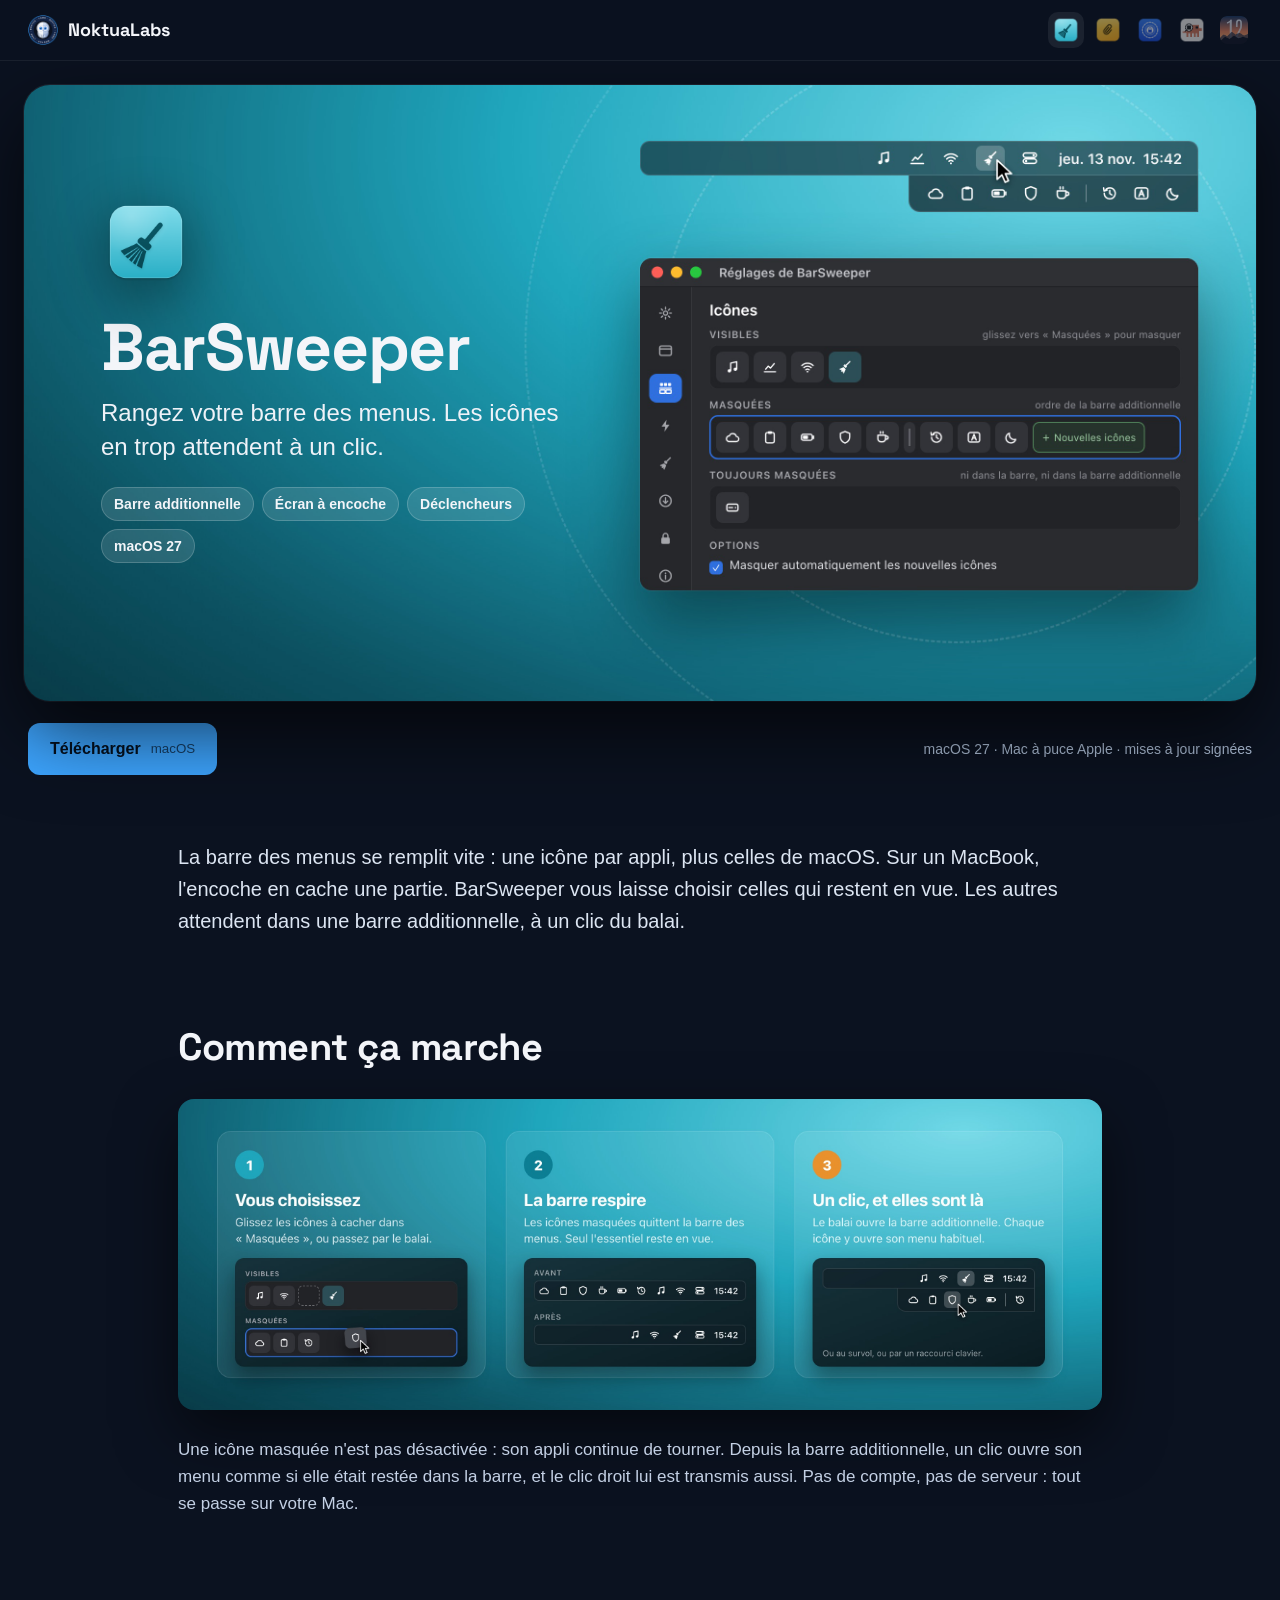
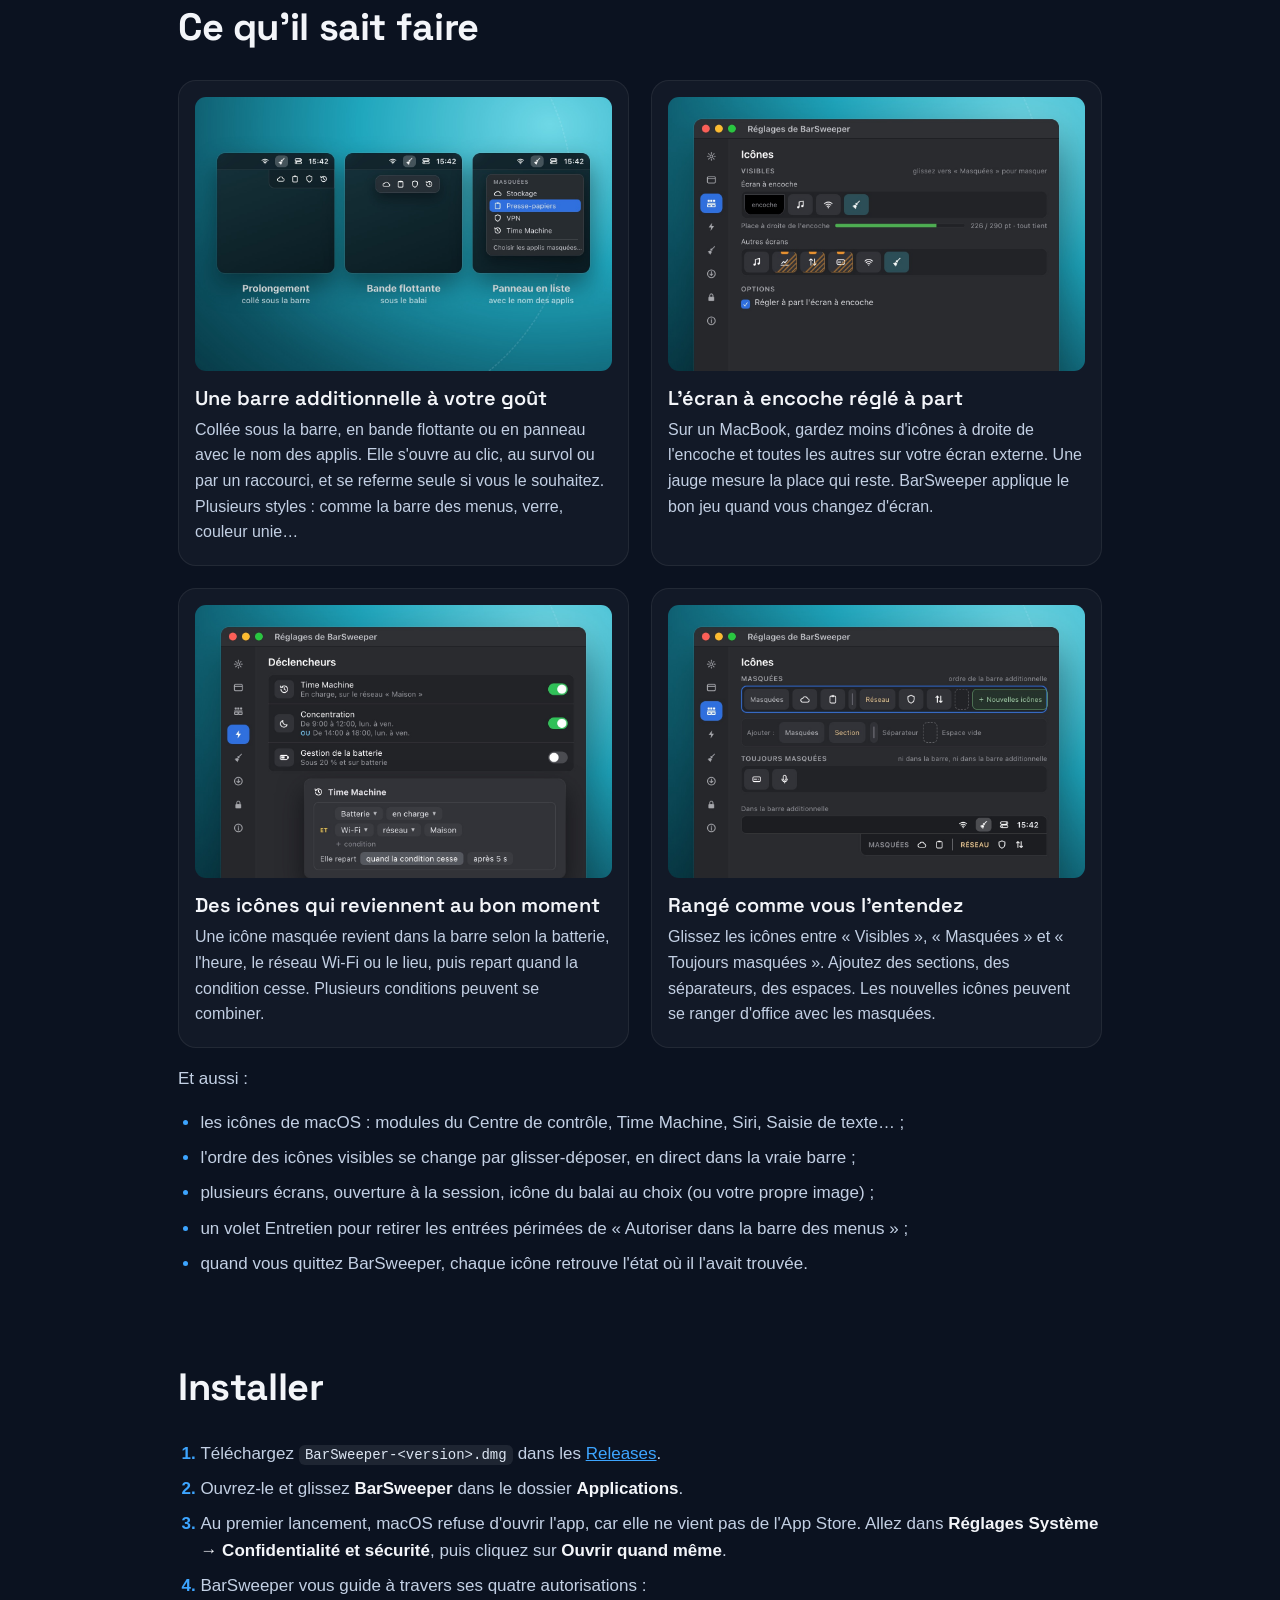
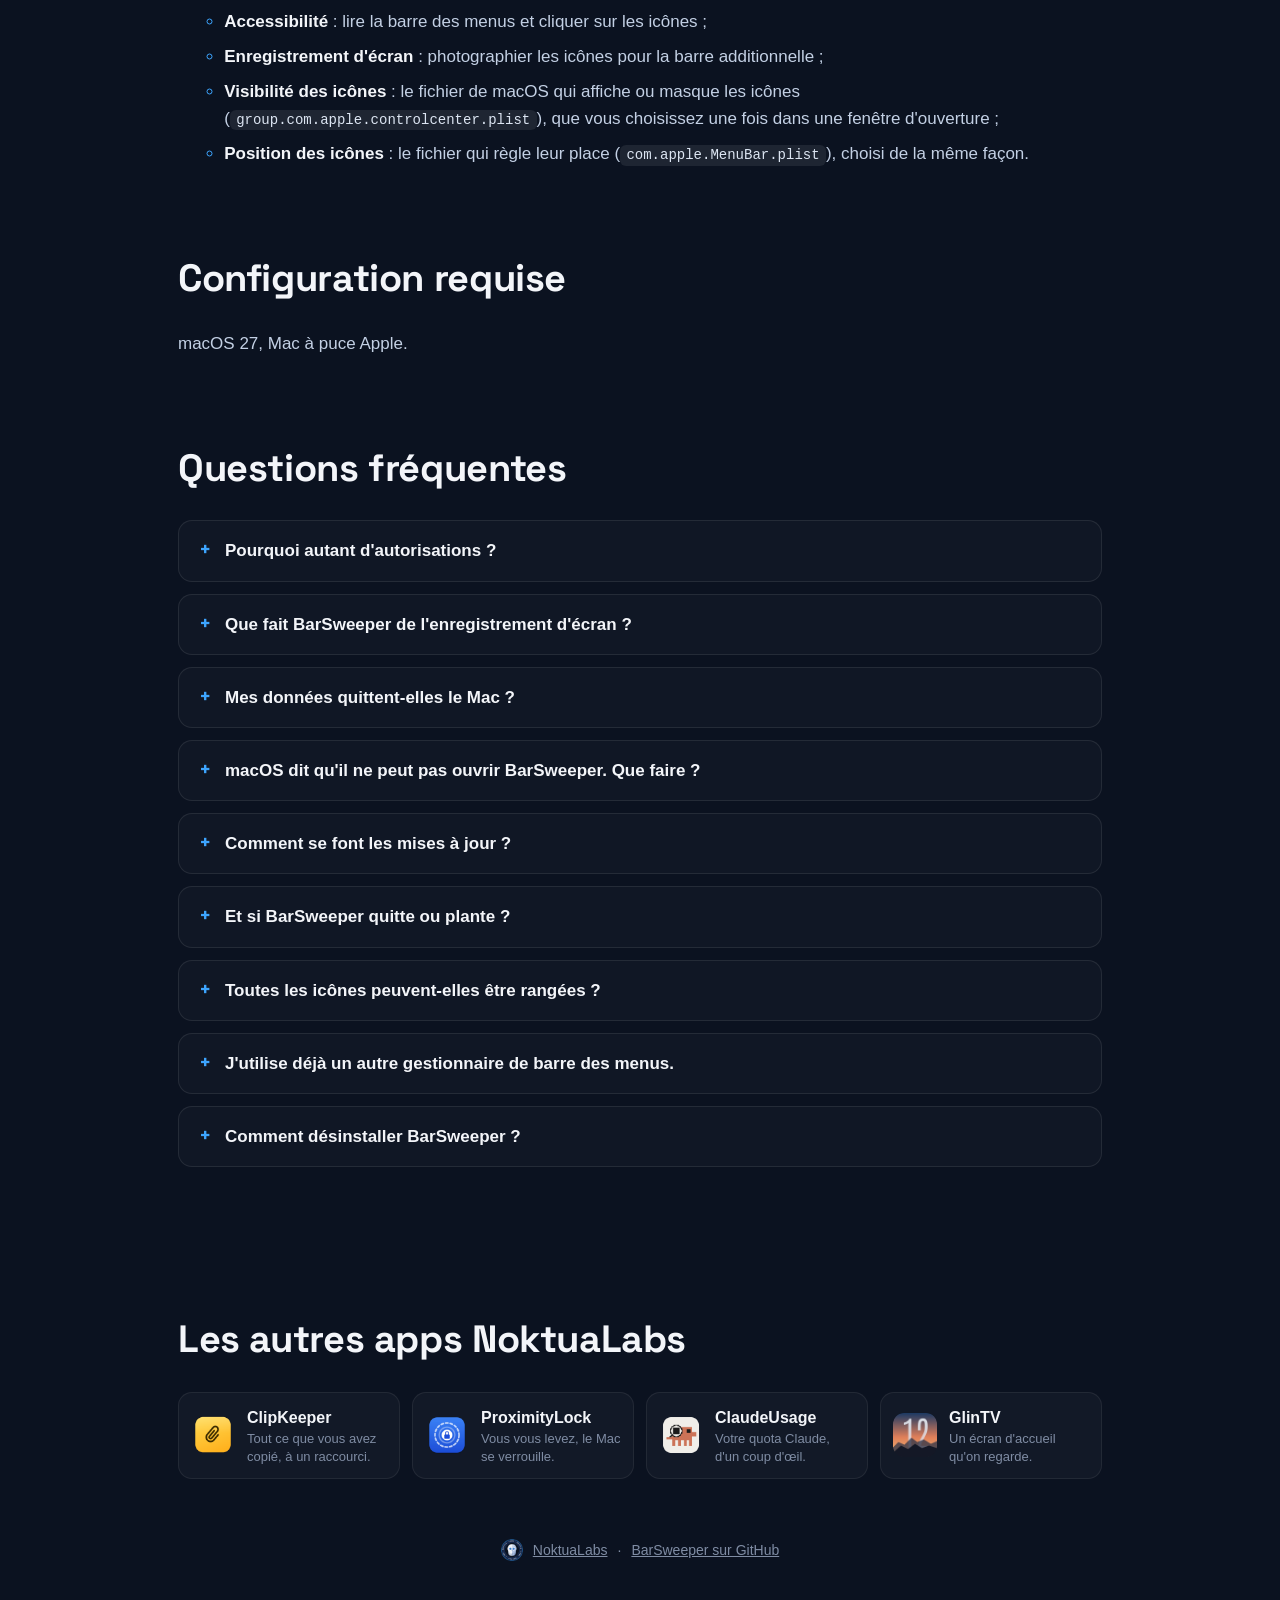
==== barsweeper/index.html @ acd1e506 "Une page par app, liée depuis l'accueil et listée dans le sitemap Co-Authored-By: Claude Opus 5.5 <n" ====
<!doctype html>
<html lang="fr">
<head>
<meta charset="utf-8">
<meta name="viewport" content="width=device-width,initial-scale=1">
<title>BarSweeper — rangez les icônes de la barre des menus du Mac | NoktuaLabs</title>
<meta name="description" content="Rangez votre barre des menus. Les icônes en trop attendent à un clic. macOS 27 · Mac à puce Apple · mises à jour signées.">
<link rel="canonical" href="https://noktualabs.github.io/barsweeper/">
<link rel="icon" type="image/png" href="../assets/badge.png">
<meta property="og:type" content="website">
<meta property="og:site_name" content="NoktuaLabs">
<meta property="og:locale" content="fr_FR">
<meta property="og:url" content="https://noktualabs.github.io/barsweeper/">
<meta property="og:title" content="BarSweeper — rangez les icônes de la barre des menus du Mac">
<meta property="og:description" content="Rangez votre barre des menus. Les icônes en trop attendent à un clic. macOS 27 · Mac à puce Apple · mises à jour signées.">
<meta property="og:image" content="https://noktualabs.github.io/barsweeper/images/apercu.jpg">
<meta property="og:image:width" content="1200">
<meta property="og:image:height" content="600">
<meta name="twitter:card" content="summary_large_image">
<meta name="twitter:title" content="BarSweeper — rangez les icônes de la barre des menus du Mac">
<meta name="twitter:description" content="Rangez votre barre des menus. Les icônes en trop attendent à un clic. macOS 27 · Mac à puce Apple · mises à jour signées.">
<meta name="twitter:image" content="https://noktualabs.github.io/barsweeper/images/apercu.jpg">
<link rel="stylesheet" href="../assets/app.css">
</head>
<body>
<nav class="nav"><a class="marque" href="../"><img src="../assets/badge.png" alt="">NoktuaLabs</a><div class="apps"><a href="../barsweeper/" class="ici" title="BarSweeper"><img src="../assets/ic-barsweeper.png" alt="BarSweeper"></a><a href="../clipkeeper/" title="ClipKeeper"><img src="../assets/ic-clipkeeper.png" alt="ClipKeeper"></a><a href="../proximitylock/" title="ProximityLock"><img src="../assets/ic-proximitylock.png" alt="ProximityLock"></a><a href="../claudeusage/" title="ClaudeUsage"><img src="../assets/ic-claudeusage.png" alt="ClaudeUsage"></a><a href="../glintv/" title="GlinTV"><img src="../assets/ic-glintv.png" alt="GlinTV"></a></div></nav>

<header class="tete">
  <div class="cadre" style="--fond:url(../barsweeper/images/hero-ecran.jpg)">
    <div class="bloc">
      <img class="icone" src="../assets/ic-barsweeper.png" alt="">
      <h1>BarSweeper</h1>
      <p class="accroche">Rangez votre barre des menus. Les icônes en trop attendent à un clic.</p>
      <div class="puces"><span>Barre additionnelle</span><span>Écran à encoche</span><span>Déclencheurs</span><span>macOS 27</span></div>
    </div>
  </div>
  <div class="sous"><div class="actions"><a class="dl" href="https://github.com/NoktuaLabs/BarSweeper-releases/releases/latest">Télécharger <small>macOS</small></a></div><p class="exigences">macOS 27 · Mac à puce Apple · mises à jour signées</p></div>
  
</header>

<main>
<p class="intro">La barre des menus se remplit vite : une icône par appli, plus celles de macOS. Sur un MacBook, l'encoche en cache une partie. BarSweeper vous laisse choisir celles qui restent en vue. Les autres attendent dans une barre additionnelle, à un clic du balai.</p>
<h2 id="comment-ca-marche">Comment ça marche</h2>
<img class="etapes" loading="lazy" src="images/etapes.jpg" alt="1. Vous choisissez. 2. La barre respire. 3. Un clic, et elles sont là.">
<p>Une icône masquée n'est pas désactivée : son appli continue de tourner. Depuis la barre additionnelle, un clic ouvre son menu comme si elle était restée dans la barre, et le clic droit lui est transmis aussi. Pas de compte, pas de serveur : tout se passe sur votre Mac.</p>
<h2 id="ce-qu-il-sait-faire">Ce qu&#x27;il sait faire</h2>
<div class="atouts"><div class="atout"><img loading="lazy" src="images/atout-formes.jpg" alt="Trois formes de barre additionnelle"><br><b>Une barre additionnelle à votre goût</b><br>Collée sous la barre, en bande flottante ou en panneau avec le nom des applis. Elle s'ouvre au clic, au survol ou par un raccourci, et se referme seule si vous le souhaitez. Plusieurs styles : comme la barre des menus, verre, couleur unie…</div><div class="atout"><img loading="lazy" src="images/atout-encoche.jpg" alt="Volet Icônes avec l'écran à encoche réglé à part"><br><b>L'écran à encoche réglé à part</b><br>Sur un MacBook, gardez moins d'icônes à droite de l'encoche et toutes les autres sur votre écran externe. Une jauge mesure la place qui reste. BarSweeper applique le bon jeu quand vous changez d'écran.</div><div class="atout"><img loading="lazy" src="images/atout-declencheurs.jpg" alt="Volet Déclencheurs"><br><b>Des icônes qui reviennent au bon moment</b><br>Une icône masquée revient dans la barre selon la batterie, l'heure, le réseau Wi-Fi ou le lieu, puis repart quand la condition cesse. Plusieurs conditions peuvent se combiner.</div><div class="atout"><img loading="lazy" src="images/atout-rangement.jpg" alt="Volet Icônes : sections, séparateurs, nouvelles icônes"><br><b>Rangé comme vous l'entendez</b><br>Glissez les icônes entre « Visibles », « Masquées » et « Toujours masquées ». Ajoutez des sections, des séparateurs, des espaces. Les nouvelles icônes peuvent se ranger d'office avec les masquées.</div></div>
<p>Et aussi :</p>
<ul><li>les icônes de macOS : modules du Centre de contrôle, Time Machine, Siri, Saisie de texte… ;</li><li>l'ordre des icônes visibles se change par glisser-déposer, en direct dans la vraie barre ;</li><li>plusieurs écrans, ouverture à la session, icône du balai au choix (ou votre propre image) ;</li><li>un volet Entretien pour retirer les entrées périmées de « Autoriser dans la barre des menus » ;</li><li>quand vous quittez BarSweeper, chaque icône retrouve l'état où il l'avait trouvée.</li></ul>
<h2 id="installer">Installer</h2>
<ol><li>Téléchargez <code>BarSweeper-&lt;version&gt;.dmg</code> dans les <a href="https://github.com/NoktuaLabs/BarSweeper-releases/releases/latest">Releases</a>.</li><li>Ouvrez-le et glissez <b>BarSweeper</b> dans le dossier <b>Applications</b>.</li><li>Au premier lancement, macOS refuse d'ouvrir l'app, car elle ne vient pas de l'App Store. Allez dans <b>Réglages Système → Confidentialité et sécurité</b>, puis cliquez sur <b>Ouvrir quand même</b>.</li><li>BarSweeper vous guide à travers ses quatre autorisations :<ul><li><b>Accessibilité</b> : lire la barre des menus et cliquer sur les icônes ;</li><li><b>Enregistrement d'écran</b> : photographier les icônes pour la barre additionnelle ;</li><li><b>Visibilité des icônes</b> : le fichier de macOS qui affiche ou masque les icônes (<code>group.com.apple.controlcenter.plist</code>), que vous choisissez une fois dans une fenêtre d'ouverture ;</li><li><b>Position des icônes</b> : le fichier qui règle leur place (<code>com.apple.MenuBar.plist</code>), choisi de la même façon.</li></ul></li></ol>
<h2 id="configuration-requise">Configuration requise</h2>
<p>macOS 27, Mac à puce Apple.</p>
<h2 id="questions-frequentes">Questions fréquentes</h2>
<details>
<summary><b>Pourquoi autant d'autorisations ?</b></summary>
<p>Chacune sert une seule chose. L'<b>Accessibilité</b> permet de lire la barre des menus et de cliquer sur une icône quand vous l'ouvrez depuis la barre additionnelle. L'<b>Enregistrement d'écran</b> sert à photographier les icônes : une icône masquée n'est plus dessinée nulle part, BarSweeper garde donc son image pour l'afficher dans la barre additionnelle. Les <b>deux fichiers</b> sont ceux où macOS range lui-même la visibilité et la position des icônes : macOS les protège, et seul votre choix explicite, dans une fenêtre d'ouverture, en donne l'accès. BarSweeper fait une sauvegarde de ces fichiers avant d'y écrire la première fois.</p>
<p>Une cinquième autorisation, <b>Localisation</b>, n'est demandée que si vous créez un déclencheur sur le nom d'un réseau Wi-Fi ou sur un lieu. </p>
</details>
<details>
<summary><b>Que fait BarSweeper de l'enregistrement d'écran ?</b></summary>
<p>Il photographie la barre des menus, et seulement elle : juste avant de masquer une icône, et pour rafraîchir l'image d'une icône visible quand vous ouvrez le volet Icônes. Les images restent sur votre Mac, dans le dossier de l'app ; rien n'est envoyé. Pendant ces quelques secondes, macOS affiche son point violet d'enregistrement : c'est normal.</p>
<p>Pendant l'assistant, macOS peut demander une seconde confirmation pour cette capture. BarSweeper la déclenche exprès à ce moment-là, pour qu'elle ne tombe pas au milieu de votre premier rangement. </p>
</details>
<details>
<summary><b>Mes données quittent-elles le Mac ?</b></summary>
<p>Non. Vos réglages, les images des icônes et, si vous utilisez des déclencheurs, votre position restent sur votre Mac. La seule connexion est la recherche de mises à jour, qui interroge GitHub sans compte ni identifiant. </p>
</details>
<details>
<summary><b>macOS dit qu'il ne peut pas ouvrir BarSweeper. Que faire ?</b></summary>
<p>C'est attendu : BarSweeper n'est pas distribué par l'App Store. Allez dans <b>Réglages Système → Confidentialité et sécurité</b> : un message y mentionne BarSweeper, avec un bouton <b>Ouvrir quand même</b>. Cliquez dessus, puis confirmez. Vous n'aurez à le faire qu'une fois. </p>
</details>
<details>
<summary><b>Comment se font les mises à jour ?</b></summary>
<p>BarSweeper vérifie s'il existe une nouvelle version : à chaque lancement, chaque jour (par défaut), chaque semaine ou seulement quand vous le demandez (<b>Réglages › Mises à jour</b>). Il vous montre la note de version et n'installe rien sans votre accord, sauf si vous avez coché l'installation automatique.</p>
<p>Avant d'installer, il vérifie que la nouvelle version porte la même signature que celle qui tourne et le numéro annoncé. Sinon, il refuse. Pendant le remplacement, vos icônes masquées reviennent dans la barre, puis la nouvelle version les range de nouveau. </p>
</details>
<details>
<summary><b>Et si BarSweeper quitte ou plante ?</b></summary>
<p>À la sortie, chaque icône retrouve l'état où BarSweeper l'avait trouvée : rien ne reste caché par erreur. Après un plantage ou un « Forcer à quitter », BarSweeper remet les icônes en place et vous propose de le relancer.</p>
<p>Il arrive que macOS cesse d'appliquer les changements de la barre des menus, même depuis Réglages Système. BarSweeper le détecte et vous propose de relancer la barre des menus ; rien n'est relancé sans votre accord. </p>
</details>
<details>
<summary><b>Toutes les icônes peuvent-elles être rangées ?</b></summary>
<p>Presque toutes. Certaines icônes de macOS ne peuvent pas être gérées : c'est une limitation de macOS lui-même, pas un réglage de BarSweeper. </p>
</details>
<details>
<summary><b>J'utilise déjà un autre gestionnaire de barre des menus.</b></summary>
<p>BarSweeper ne bloque rien et ne vous avertit pas. Mais deux outils qui rangent la même barre se marchent dessus : mieux vaut n'en garder qu'un. </p>
</details>
<details>
<summary><b>Comment désinstaller BarSweeper ?</b></summary>
<p>Quittez-le depuis son menu : vos icônes reviennent dans la barre. Celles que vous avez placées dans « Toujours masquées » restent coupées ; vous pouvez les rallumer dans <b>Réglages Système → Barre des menus</b>. Glissez ensuite BarSweeper à la Corbeille. </p>
</details>

</main>

<section class="autres"><h2>Les autres apps NoktuaLabs</h2><div class="liste"><a href="../clipkeeper/"><img src="../assets/ic-clipkeeper.png" alt=""><div><b>ClipKeeper</b><span>Tout ce que vous avez copié, à un raccourci.</span></div></a><a href="../proximitylock/"><img src="../assets/ic-proximitylock.png" alt=""><div><b>ProximityLock</b><span>Vous vous levez, le Mac se verrouille.</span></div></a><a href="../claudeusage/"><img src="../assets/ic-claudeusage.png" alt=""><div><b>ClaudeUsage</b><span>Votre quota Claude, d'un coup d'œil.</span></div></a><a href="../glintv/"><img src="../assets/ic-glintv.png" alt=""><div><b>GlinTV</b><span>Un écran d'accueil qu'on regarde.</span></div></a></div></section>

<footer><img src="../assets/badge.png" alt=""><a href="../">NoktuaLabs</a> · <a href="https://github.com/NoktuaLabs/BarSweeper-releases">BarSweeper sur GitHub</a></footer>
</body>
</html>
---- assets/app.css ----
/* Pages des apps : même univers que l'accueil (nuit, bleu, Space Grotesk). */
@font-face{font-family:"Space Grotesk";src:url(SpaceGrotesk-Variable.ttf) format("truetype");font-weight:300 700}
:root{--nuit:#0B1220;--nuit2:#13234A;--bleu:#3DA5FF;--blanc:#F3F5F9;--gris:#8FB8E0;--texte:#C3D0E4;--sourd:#7F8CA3;
  --sys:-apple-system,BlinkMacSystemFont,"SF Pro Text","Helvetica Neue",sans-serif}
*{box-sizing:border-box}
html{scroll-behavior:smooth}
body{margin:0;background:var(--nuit);color:var(--blanc);font-family:var(--sys);-webkit-font-smoothing:antialiased;line-height:1.6}
h1,h2,h3,.marque{font-family:"Space Grotesk",var(--sys)}
a{color:var(--bleu)}
img{max-width:100%}

/* ---------- barre du haut ---------- */
.nav{position:sticky;top:0;z-index:5;display:flex;align-items:center;gap:18px;padding:12px 28px;background:#0B1220d9;backdrop-filter:blur(16px);border-bottom:1px solid #ffffff10}
.nav .marque{display:flex;align-items:center;gap:10px;color:var(--blanc);text-decoration:none;font-weight:700;font-size:18px;margin-right:auto}
.nav .marque img{width:30px;height:30px}
.nav .apps{display:flex;gap:6px}
.nav .apps a{display:block;padding:4px;border-radius:10px;opacity:.55;transition:.2s}
.nav .apps a:hover,.nav .apps a.ici{opacity:1;background:#ffffff12}
.nav .apps img{width:28px;height:28px;border-radius:7px;display:block}

/* ---------- en-tête ----------
   Le visuel (2:1) est le bandeau de l'app sans son texte : le texte est posé
   par-dessus, à la place qu'il occupait, et reste lisible pour Google. */
.tete{max-width:1280px;margin:24px auto 0;padding:0 24px}
.tete .cadre{position:relative;aspect-ratio:2/1;border-radius:26px;overflow:hidden;background:var(--fond) center/cover no-repeat;box-shadow:0 30px 80px #000a,0 0 0 1px #ffffff14;display:flex;align-items:center}
.tete .bloc{margin-left:6.25%;width:38%}
.tete .icone{width:clamp(64px,7vw,96px);height:auto;border-radius:22%;filter:drop-shadow(0 14px 30px #0007)}
.tete h1{font-size:clamp(40px,5.2vw,66px);line-height:1;letter-spacing:-.02em;margin:.3em 0 .25em}
.tete .accroche{font-size:clamp(17px,1.9vw,24px);line-height:1.38;color:#EEF2F8;margin:0 0 1em;font-weight:500}
.puces{display:flex;gap:8px;flex-wrap:wrap;margin:0 0 1.6em}
.puces span{font-size:14px;font-weight:600;padding:5px 12px;border-radius:999px;background:#ffffff1f;border:1px solid #ffffff2e}
.sous{display:flex;gap:14px 26px;flex-wrap:wrap;align-items:center;justify-content:space-between;margin:22px 4px 0}
.actions{display:flex;gap:12px;flex-wrap:wrap;align-items:center}
.dl{display:inline-flex;align-items:center;gap:10px;padding:13px 22px;border-radius:12px;background:var(--bleu);color:#04101F;text-decoration:none;font-weight:700;font-size:16px;transition:.2s}
.dl:hover{background:#6CBBFF;transform:translateY(-2px)}
.dl small{font-weight:500;opacity:.7}
.dl.sec{background:#ffffff14;color:var(--blanc);border:1px solid #ffffff2a}
.dl.sec:hover{background:#ffffff24}
.exigences{color:#AFC0D8;font-size:14px;margin:0}
.code{margin:18px 4px 0;font-size:15px;color:#DCE5F2;background:#ffffff0a;border:1px solid #ffffff1f;border-radius:12px;padding:10px 14px;display:inline-block}
.code b{color:var(--blanc);font-size:17px;letter-spacing:.06em}
/* Écran étroit : le bloc texte passe au-dessus, le visuel garde ses proportions. */
@media (max-width:1000px){
  .tete .cadre{flex-direction:column;align-items:stretch;aspect-ratio:auto;background:linear-gradient(180deg,var(--nuit2),var(--nuit))}
  .tete .bloc{width:auto;margin:0;padding:36px 28px 24px}
  .tete .cadre::after{content:"";display:block;aspect-ratio:2/1;background:var(--fond) center/cover no-repeat}
}

/* ---------- contenu ---------- */
main{max-width:980px;margin:0 auto;padding:10px 28px 40px}
main>p,main li{color:var(--texte);font-size:17px}
main>p.intro{font-size:20px;color:#DCE5F2;margin-top:56px}
h2{font-size:clamp(28px,3.4vw,38px);letter-spacing:-.01em;margin:80px 0 22px;scroll-margin-top:80px}
main b,main strong{color:var(--blanc)}
code{font:14px ui-monospace,SFMono-Regular,Menlo,monospace;background:#ffffff14;padding:.15em .45em;border-radius:6px;color:#DCE5F2;overflow-wrap:anywhere}
.etapes{border-radius:16px;box-shadow:0 24px 60px #0008;display:block;margin:0 auto 26px}
.atouts{display:grid;grid-template-columns:1fr 1fr;gap:22px}
.atout{background:#ffffff08;border:1px solid #ffffff12;border-radius:18px;padding:16px 16px 20px;color:var(--texte);font-size:16px}
.atout img{display:block;width:100%;border-radius:11px;margin-bottom:14px}
.atout b:first-of-type{display:block;font:600 20px/1.3 "Space Grotesk",var(--sys);margin-bottom:6px}
.atout br{display:none}
ol,ul{padding-left:1.4em}
li{margin:8px 0}
li::marker{color:var(--bleu);font-weight:700}
details{border:1px solid #ffffff16;border-radius:14px;background:#ffffff06;margin:0 0 12px;padding:0 20px}
details[open]{background:#ffffff0a}
summary{cursor:pointer;padding:16px 0;font-weight:600;font-size:17px;list-style:none;display:flex;gap:12px;align-items:baseline}
summary::-webkit-details-marker{display:none}
summary::before{content:"+";color:var(--bleu);font:700 20px/1 "Space Grotesk";width:14px;flex:none}
details[open] summary::before{content:"–"}
details>:not(summary){color:var(--texte);font-size:16px}
details>:last-child{margin-bottom:18px}
.mention{color:var(--sourd);font-size:14px;margin-top:40px}

/* ---------- pied ---------- */
.autres{max-width:980px;margin:90px auto 0;padding:0 28px}
.autres h2{margin-top:0}
.autres .liste{display:grid;grid-template-columns:repeat(auto-fit,minmax(200px,1fr));gap:12px}
.autres a{display:flex;align-items:center;gap:12px;padding:12px;border-radius:14px;background:#ffffff08;border:1px solid #ffffff12;text-decoration:none;color:var(--blanc);transition:.2s}
.autres a:hover{background:#ffffff14;transform:translateY(-2px)}
.autres img{width:44px;height:44px;border-radius:11px}
.autres span{display:block;font-size:13px;color:var(--sourd);line-height:1.35}
footer{display:flex;align-items:center;justify-content:center;gap:10px;padding:60px 20px 50px;color:var(--sourd);font-size:14px}
footer img{width:22px;height:22px}
footer a{color:inherit}
@media (max-width:700px){.atouts{grid-template-columns:1fr}.nav{padding:10px 16px}.nav .apps{display:none}main{padding:0 20px}}
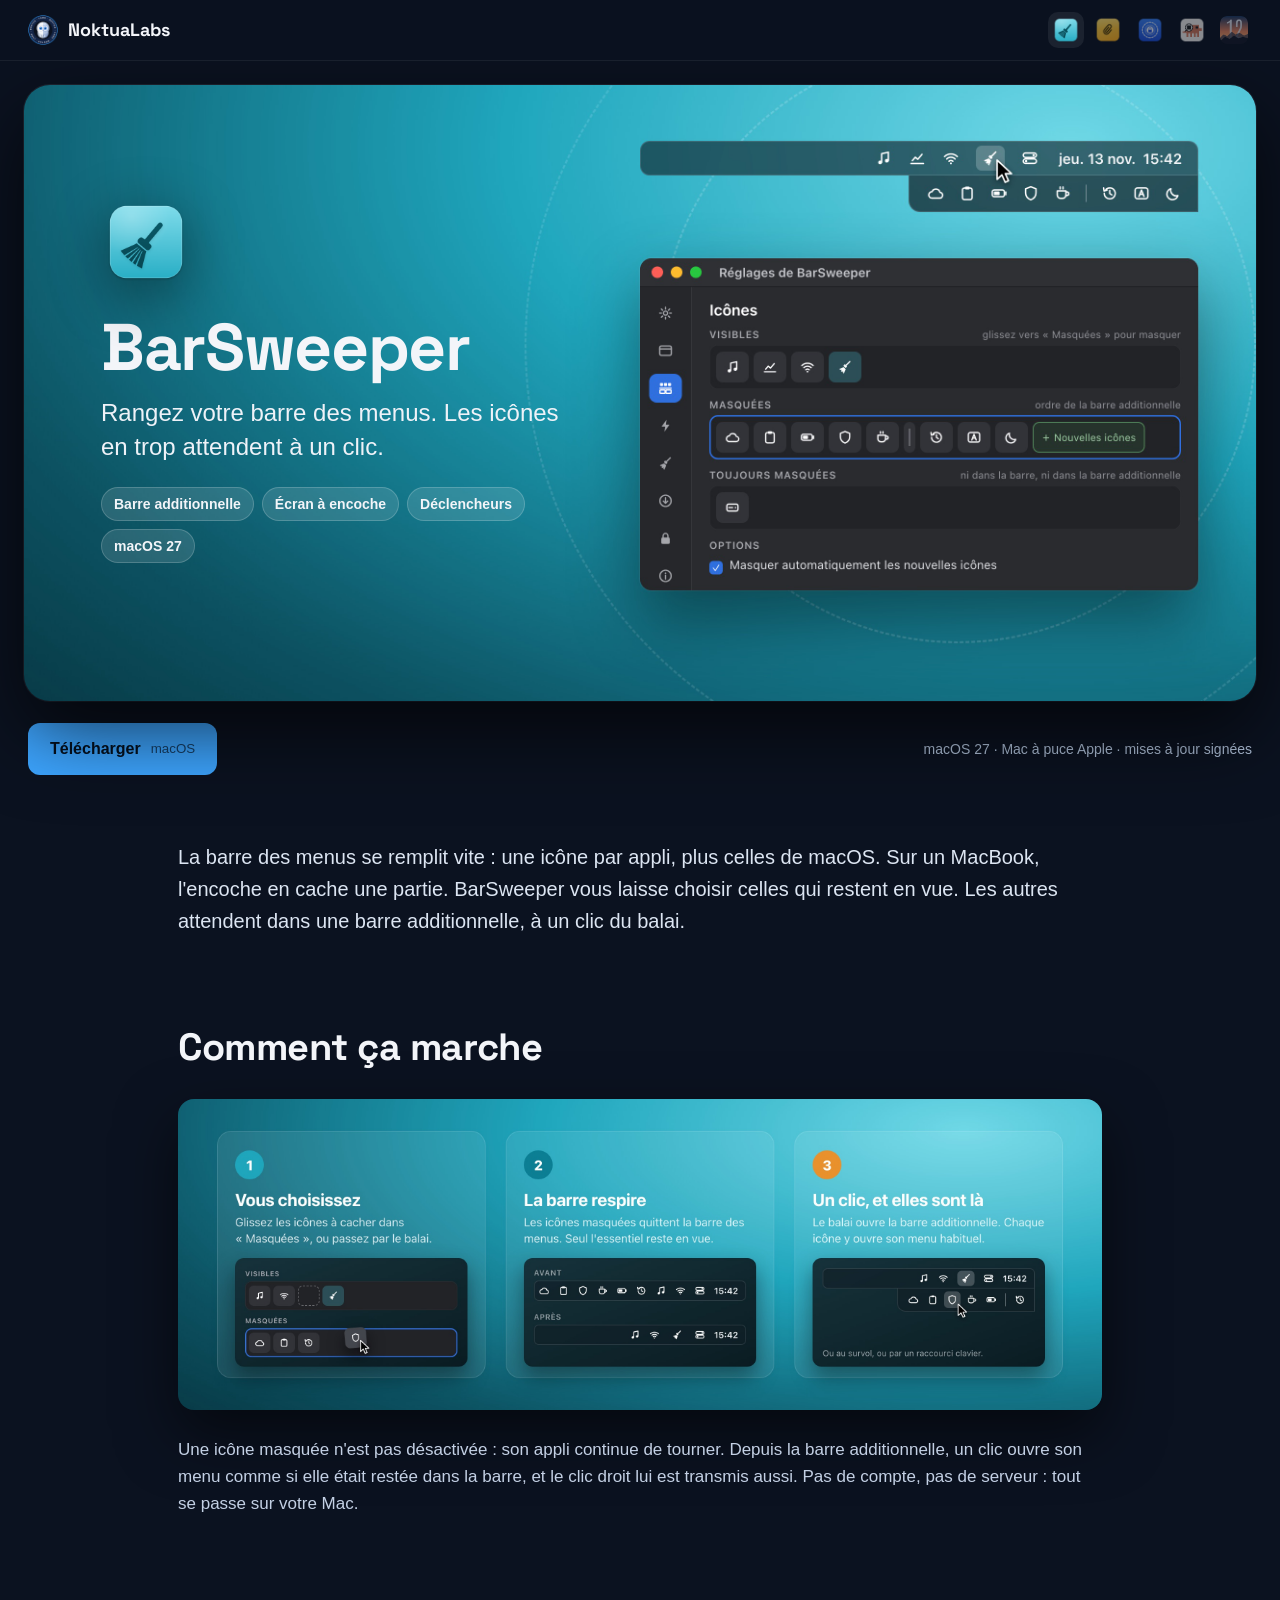
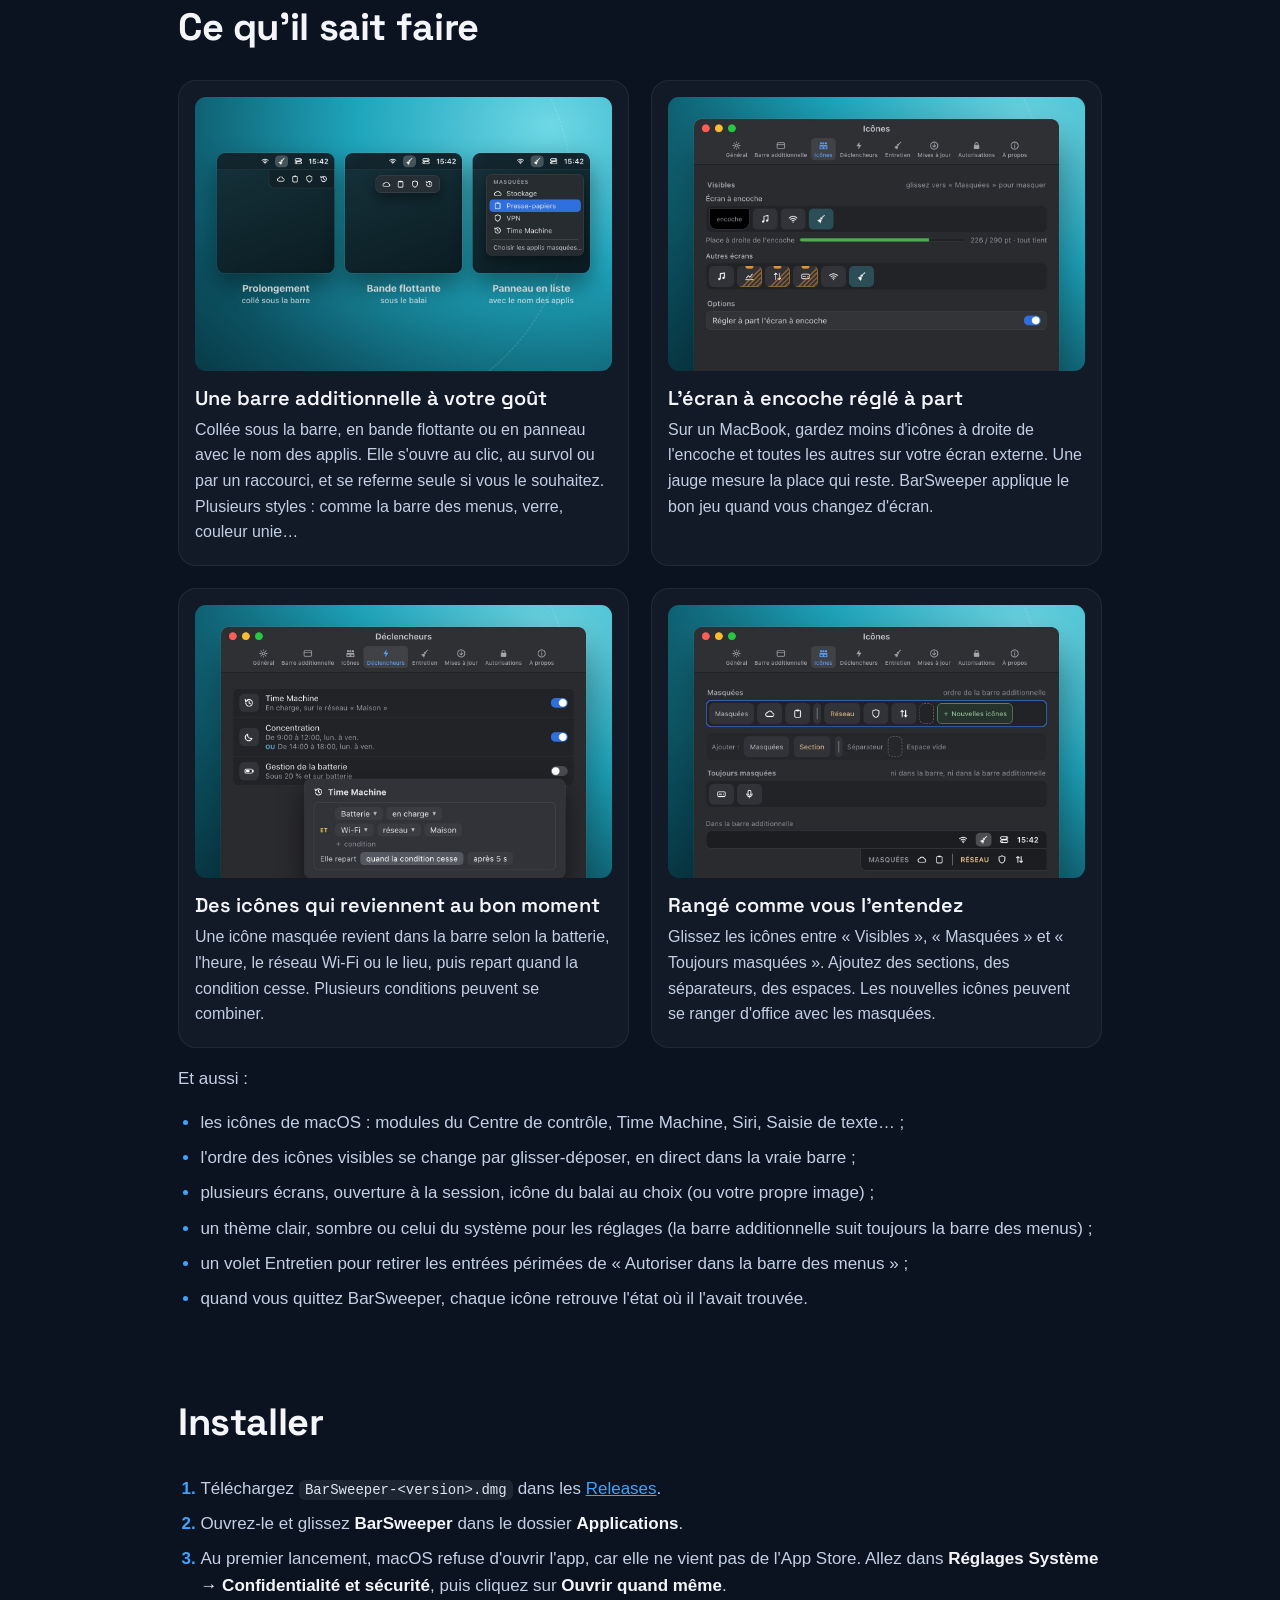
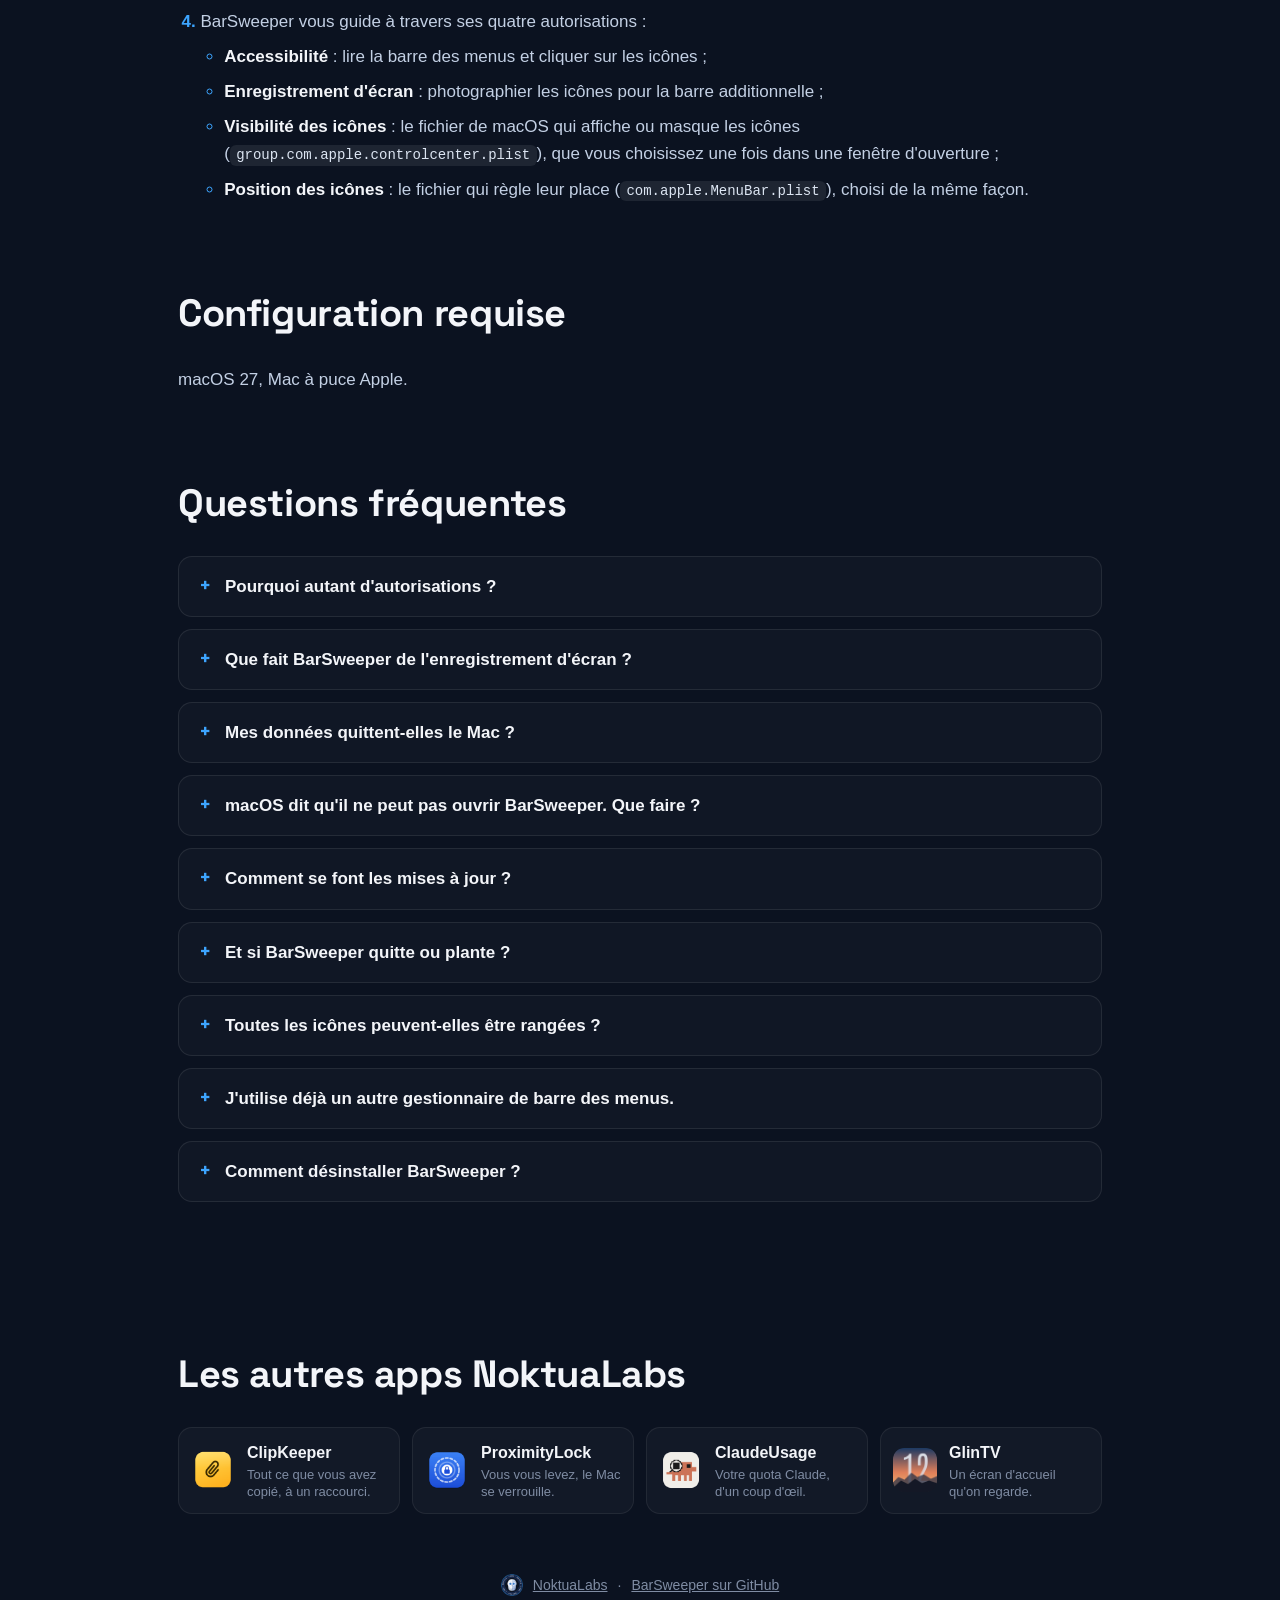
==== commit 86a1ee06: "Pages des apps : nouveaux réglages Visuels refaits sur la nouvelle fenêtre de réglages (barre d'outi" ====
--- a/barsweeper/index.html
+++ b/barsweeper/index.html
@@ -46,7 +46,7 @@
 <h2 id="ce-qu-il-sait-faire">Ce qu&#x27;il sait faire</h2>
 <div class="atouts"><div class="atout"><img loading="lazy" src="images/atout-formes.jpg" alt="Trois formes de barre additionnelle"><br><b>Une barre additionnelle à votre goût</b><br>Collée sous la barre, en bande flottante ou en panneau avec le nom des applis. Elle s'ouvre au clic, au survol ou par un raccourci, et se referme seule si vous le souhaitez. Plusieurs styles : comme la barre des menus, verre, couleur unie…</div><div class="atout"><img loading="lazy" src="images/atout-encoche.jpg" alt="Volet Icônes avec l'écran à encoche réglé à part"><br><b>L'écran à encoche réglé à part</b><br>Sur un MacBook, gardez moins d'icônes à droite de l'encoche et toutes les autres sur votre écran externe. Une jauge mesure la place qui reste. BarSweeper applique le bon jeu quand vous changez d'écran.</div><div class="atout"><img loading="lazy" src="images/atout-declencheurs.jpg" alt="Volet Déclencheurs"><br><b>Des icônes qui reviennent au bon moment</b><br>Une icône masquée revient dans la barre selon la batterie, l'heure, le réseau Wi-Fi ou le lieu, puis repart quand la condition cesse. Plusieurs conditions peuvent se combiner.</div><div class="atout"><img loading="lazy" src="images/atout-rangement.jpg" alt="Volet Icônes : sections, séparateurs, nouvelles icônes"><br><b>Rangé comme vous l'entendez</b><br>Glissez les icônes entre « Visibles », « Masquées » et « Toujours masquées ». Ajoutez des sections, des séparateurs, des espaces. Les nouvelles icônes peuvent se ranger d'office avec les masquées.</div></div>
 <p>Et aussi :</p>
-<ul><li>les icônes de macOS : modules du Centre de contrôle, Time Machine, Siri, Saisie de texte… ;</li><li>l'ordre des icônes visibles se change par glisser-déposer, en direct dans la vraie barre ;</li><li>plusieurs écrans, ouverture à la session, icône du balai au choix (ou votre propre image) ;</li><li>un volet Entretien pour retirer les entrées périmées de « Autoriser dans la barre des menus » ;</li><li>quand vous quittez BarSweeper, chaque icône retrouve l'état où il l'avait trouvée.</li></ul>
+<ul><li>les icônes de macOS : modules du Centre de contrôle, Time Machine, Siri, Saisie de texte… ;</li><li>l'ordre des icônes visibles se change par glisser-déposer, en direct dans la vraie barre ;</li><li>plusieurs écrans, ouverture à la session, icône du balai au choix (ou votre propre image) ;</li><li>un thème clair, sombre ou celui du système pour les réglages (la barre additionnelle suit toujours la barre des menus) ;</li><li>un volet Entretien pour retirer les entrées périmées de « Autoriser dans la barre des menus » ;</li><li>quand vous quittez BarSweeper, chaque icône retrouve l'état où il l'avait trouvée.</li></ul>
 <h2 id="installer">Installer</h2>
 <ol><li>Téléchargez <code>BarSweeper-&lt;version&gt;.dmg</code> dans les <a href="https://github.com/NoktuaLabs/BarSweeper-releases/releases/latest">Releases</a>.</li><li>Ouvrez-le et glissez <b>BarSweeper</b> dans le dossier <b>Applications</b>.</li><li>Au premier lancement, macOS refuse d'ouvrir l'app, car elle ne vient pas de l'App Store. Allez dans <b>Réglages Système → Confidentialité et sécurité</b>, puis cliquez sur <b>Ouvrir quand même</b>.</li><li>BarSweeper vous guide à travers ses quatre autorisations :<ul><li><b>Accessibilité</b> : lire la barre des menus et cliquer sur les icônes ;</li><li><b>Enregistrement d'écran</b> : photographier les icônes pour la barre additionnelle ;</li><li><b>Visibilité des icônes</b> : le fichier de macOS qui affiche ou masque les icônes (<code>group.com.apple.controlcenter.plist</code>), que vous choisissez une fois dans une fenêtre d'ouverture ;</li><li><b>Position des icônes</b> : le fichier qui règle leur place (<code>com.apple.MenuBar.plist</code>), choisi de la même façon.</li></ul></li></ol>
 <h2 id="configuration-requise">Configuration requise</h2>
